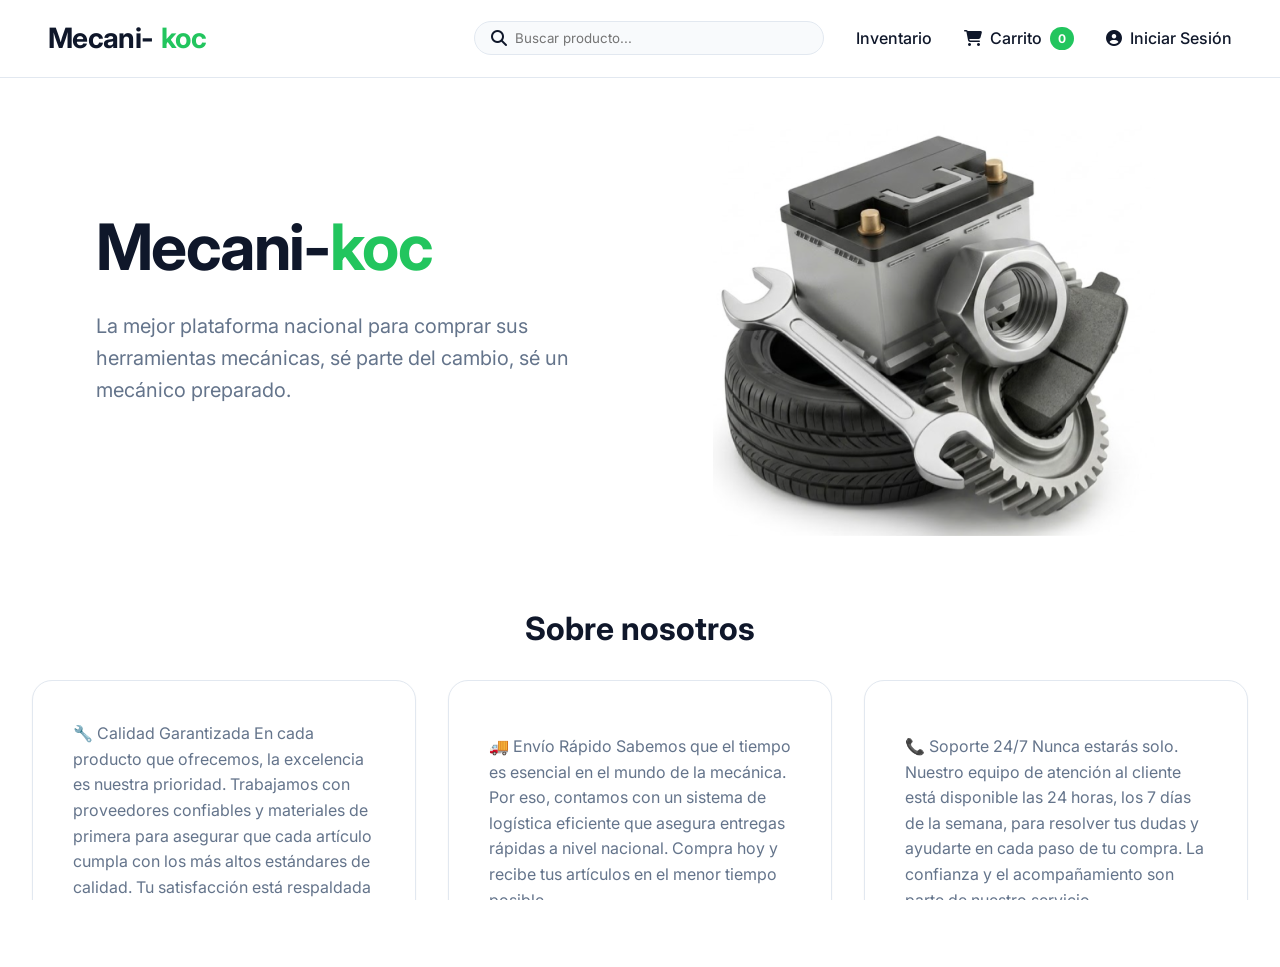
==== index.html @ 9fccb99b "Primer commit" ====
<!DOCTYPE html>
<html lang="es">
<head>
    <meta charset="UTF-8">
    <meta name="viewport" content="width=device-width, initial-scale=1.0">
    <title>Mecani-KOC</title>
    <meta name="description" content="La mejor plataforma nacional para comprar herramientas mecánicas.">
    <link href="https://fonts.googleapis.com/css2?family=Inter:wght@400;500;600;700&display=swap" rel="stylesheet">

    <link rel="stylesheet" href="https://cdnjs.cloudflare.com/ajax/libs/font-awesome/6.5.0/css/all.min.css">
    
    <link rel="stylesheet" href="styles/base.css">
    <link rel="stylesheet" href="styles/layout.css">
    <link rel="stylesheet" href="styles/componentes.css">
    <link rel="stylesheet" href="styles/paginas.css">
</head>
<body>
    <div id="app"></div>


    
    <script type="module" src="principal.js"></script>
</body>
</html>
---- styles/base.css ----
:root {
    --primary-color: #22c55e;
    --primary-dark: #16a34a;
    --primary-light: #bbf7d0;
    --background-color: #f8fafc;
    --card-bg: #ffffff;
    --text-main: #0f172a;
    --text-muted: #64748b;
    --border-color: #e2e8f0;
    --radius-sm: 8px;
    --radius-md: 12px;
    --radius-lg: 20px;
    --radius-full: 9999px;
    --shadow-sm: 0 1px 2px 0 rgba(0, 0, 0, 0.05);
    --shadow-md: 0 4px 6px -1px rgba(0, 0, 0, 0.1), 0 2px 4px -1px rgba(0, 0, 0, 0.06);
    --shadow-lg: 0 10px 15px -3px rgba(0, 0, 0, 0.1), 0 4px 6px -2px rgba(0, 0, 0, 0.05);
    --shadow-hover: 0 20px 25px -5px rgba(0, 0, 0, 0.1), 0 10px 10px -5px rgba(0, 0, 0, 0.04);
    --font-family: 'Inter', system-ui, sans-serif;
    --transition: all 0.3s cubic-bezier(0.4, 0, 0.2, 1);
}

* {
    box-sizing: border-box;
    margin: 0;
    padding: 0;
}

html,body{
    overflow-x: hidden;
    height: 100%;
    overscroll-behavior-y: none;
}

body {
    font-family: var(--font-family);
    background-color: #ffffff;
    color: var(--text-main);
    line-height: 1.6;
    -webkit-font-smoothing: antialiased;
}

a {
    text-decoration: none;
    color: inherit;
    transition: var(--transition);
}

h1, h2, h3, h4, h5, h6 {
    line-height: 1.2;
    font-weight: 700;
}
---- styles/layout.css ----
.app-container {
    display: flex;
    flex-direction: column;
    min-height: 100vh;
}

.header {
    background-color: rgba(255, 255, 255, 0.9);
    backdrop-filter: blur(10px);
    border-bottom: 1px solid var(--border-color);
    padding: 1rem 3rem;
    display: flex;
    align-items: center;
    justify-content: space-between;
    position: sticky;
    top: 0;
    z-index: 50;
}

.header-logo {
    font-size: 1.75rem;
    font-weight: 700;
    display: flex;
    align-items: center;
    gap: 0.5rem;
    letter-spacing: -0.025em;
}

.header-logo span {
    color: var(--primary-color);
}

.header-nav {
    display: flex;
    gap: 2rem;
    align-items: center;
}

.nav-link {
    font-weight: 500;
    color: var(--text-main);
    display: flex;
    align-items: center;
    gap: 0.5rem;
}

.nav-link:hover {
    color: var(--primary-color);
}

.search-bar {
    display: flex;
    align-items: center;
    background: var(--background-color);
    padding: 0.5rem 1rem;
    border-radius: var(--radius-full);
    width: 350px;
    border: 1px solid var(--border-color);
    transition: var(--transition);
}

.search-bar2{
    display: none;
    
}

.search-bar:focus-within {
    border-color: var(--primary-color);
    box-shadow: 0 0 0 3px var(--primary-light);
}

.search-bar input {
    background: transparent;
    border: none;
    outline: none;
    width: 100%;
    margin-left: 0.5rem;
    font-family: var(--font-family);
    color: var(--text-main);
}

.main-content {
    flex: 1;
    padding: 0 2rem;
    max-width: 1400px;
    margin: 0 auto;
    width: 100%;
}
---- styles/componentes.css ----
.btn {
    display: inline-flex;
    align-items: center;
    justify-content: center;
    padding: 0.75rem 1.5rem;
    
    font-weight: 600;
    cursor: pointer;
    transition: var(--transition);
    border: none;
    font-family: var(--font-family);
    gap: 0.5rem;
    font-size: 0.95rem;
}

.btn:disabled {
    opacity: 0.6;
    cursor: not-allowed;
}

.btn-primary {
    background-color: var(--primary-color);
    color: white;
    
}

.btn-primary:hover:not(:disabled) {
    background-color: var(--primary-dark);
    transform: translateY(-2px);
    box-shadow: 0 6px 20px rgba(34, 197, 94, 0.23);
}

.btn-outline {
    background-color: transparent;
    border: 1px solid var(--border-color);
    color: var(--text-main);
}

.btn-outline:hover {
    border-color: var(--text-main);
    background-color: var(--background-color);
}

.input-group {
    display: flex;
    flex-direction: column;
    gap: 0.5rem;
    margin-bottom: 1.25rem;
}

.input-group label {
    font-size: 0.875rem;
    font-weight: 500;
    color: var(--text-muted);
}

.input-control {
    padding: 0.875rem 1rem;
    border: 1px solid var(--border-color);
    border-radius: var(--radius-md);
    font-family: var(--font-family);
    outline: none;
    transition: var(--transition);
    background-color: var(--background-color);
}

.input-control:focus {
    border-color: var(--primary-color);
    box-shadow: 0 0 0 3px var(--primary-light);
    background-color: white;
}

.badge-zoles {
    background: #fef3c7;
    color: #d97706;
    padding: 0.2rem 0.6rem;
    border-radius: var(--radius-full);
    font-size: 0.75rem;
    font-weight: 700;
    border: 1px solid #fde68a;
}

.cart-badge {
    background: var(--primary-color);
    color: white;
    padding: 0.1rem 0.5rem;
    border-radius: var(--radius-full);
    font-size: 0.75rem;
    font-weight: 700;
}

.avatar-circle {
    width: 32px;
    height: 32px;
    border-radius: 50%;
    background: var(--border-color);
    display: flex;
    align-items: center;
    justify-content: center;
    font-size: 0.8rem;
}
---- styles/paginas.css ----
/* Home Page */
.hero {
    display: flex;
    align-items: center;
    justify-content: space-between;
    padding: 0rem 4rem 2rem 4rem;
    
    
    position: relative;
    overflow: hidden;
    
}



.hero-content { 
    max-width: 50%; 
    position: relative;
    z-index: 1;
}

.hero h1 { 
    font-size: 4rem; 
    margin-bottom: 1.5rem; 
    letter-spacing: -0.025em;
    color: var(--text-main);
}

.hero h1 span {
    color: var(--primary-color);
}

.hero p { 
    color: var(--text-muted); 
    font-size: 1.25rem; 
    margin-bottom: 2.5rem; 
}

.hero-image-placeholder { 
    min-width: 500px; 
    min-height: 500px;
    border-radius: var(--radius-lg);
    position: relative;
    z-index: 1;
    

    background-image: url('/img/miniatura.png'); 
    
    background-position: center;
    background-repeat: no-repeat;

    display: flex;
    align-items: center;
    justify-content: center;
    color: var(--text-muted);
}

/* Inventory Grid */
.category-filters {
    display: flex;
    gap: 1rem;
    overflow-x: auto;
    padding-bottom: 1.5rem;
    padding-top: 1rem;
    margin-bottom: 1.5rem;
    scrollbar-width: none;
}
.category-filters::-webkit-scrollbar { display: none; }

.category-pill {
    padding: 0.6rem 1.5rem;
    background: white;
    border: 1px solid var(--border-color);
    border-radius: var(--radius-full);
    cursor: pointer;
    white-space: nowrap;
    font-weight: 500;
    color: var(--text-muted);
    transition: var(--transition);
}

.category-pill:hover {
    border-color: var(--primary-color);
    color: var(--primary-color);
}

.category-pill.active {
    background: var(--primary-color);
    color: white;
    border-color: var(--primary-color);
    box-shadow: 0 4px 14px 0 rgba(34, 197, 94, 0.39);
}

.product-grid {
    display: grid;
    grid-template-columns: repeat(auto-fill, minmax(300px, 1fr));
    gap: 2rem;
}

.product-card {
    background: var(--card-bg);
    border: 1px solid var(--border-color);
    
    overflow: hidden;
    transition: var(--transition);
    display: flex;
    flex-direction: column;
    position: relative;
}

.product-card:hover {
    transform: translateY(-4px);
    box-shadow: var(--shadow-hover);
    border-color: var(--primary-light);
}

.product-img {
    height: 220px;
    background: var(--background-color);
    display: flex;
    align-items: center;
    justify-content: center;
    color: var(--text-muted);
    border-bottom: 1px solid var(--border-color);
    background-image: linear-gradient(45deg, #f1f5f9 25%, #e2e8f0 25%, #e2e8f0 50%, #f1f5f9 50%, #f1f5f9 75%, #e2e8f0 75%, #e2e8f0 100%);
    background-size: 10px 10px;
}

.product-info {
    padding: 1.5rem;
    display: flex;
    flex-direction: column;
    flex: 1;
}

.product-category {
    font-size: 0.75rem;
    color: var(--primary-color);
    text-transform: uppercase;
    letter-spacing: 0.1em;
    margin-bottom: 0.5rem;
    font-weight: 700;
}

.product-title {
    font-weight: 700;
    font-size: 1.25rem;
    margin-bottom: 0.75rem;
    color: var(--text-main);
}

.product-desc {
    font-size: 0.9rem;
    color: var(--text-muted);
    margin-bottom: 1.5rem;
    flex: 1;
    line-height: 1.6;
}

.product-price-row {
    display: flex;
    justify-content: space-between;
    align-items: center;
    margin-bottom: 1.25rem;
}

.product-price {
    font-weight: 800;
    font-size: 1.5rem;
    color: var(--text-main);
}

.product-price span {
    font-size: 0.875rem;
    color: var(--text-muted);
    font-weight: 400;
}

.product-stock {
    font-size: 0.85rem;
    color: var(--text-muted);
    background: var(--background-color);
    padding: 0.25rem 0.75rem;
    border-radius: var(--radius-full);
}

.btn-add-cart {
    width: 100%;
    padding: 0.875rem;
}

/* Auth Pages */
.auth-container {
    display: flex;
    min-height: 75vh;
    background: var(--card-bg);
    border-radius: var(--radius-lg);
    overflow: hidden;
    box-shadow: var(--shadow-lg);
    border: 1px solid var(--border-color);
    max-width: 1100px;
    margin: 0 auto;
}

.auth-image {
    flex: 1;
    background-image: url('/img/banner-principal.png');
    display: none;
    position: relative;
    align-items: center;
    justify-content: center;
}

#local-search{
    display: none;
    position: absolute;
    z-index: -1;
}

@media (min-width: 768px) { .auth-image { display: flex; } }

.auth-form-wrapper {
    flex: 1;
    padding: 4rem 5rem;
    display: flex;
    flex-direction: column;
    justify-content: center;
}

.auth-form-wrapper h2 {
    font-size: 2.5rem;
    margin-bottom: 0.5rem;
    color: var(--text-main);
}

/* Cart Page */
.cart-layout {
    display: grid;
    grid-template-columns: 1fr 380px;
    gap: 3rem;
    align-items: start;
}

.cart-items {
    background: var(--card-bg);
    
    padding: 2rem;
    box-shadow: var(--shadow-md);
    border: 1px solid var(--border-color);
}

.cart-item {
    display: flex;
    align-items: center;
    justify-content: space-between;
    padding: 1.5rem 0;
    border-bottom: 1px solid var(--border-color);
}

.cart-item:last-child { border-bottom: none; padding-bottom: 0; }
.cart-item:first-child { padding-top: 0; }

.cart-item-info { display: flex; gap: 1.5rem; align-items: center; }
.cart-item-img { 
    width: 80px; 
    height: 80px; 
    background: var(--background-color); 
    border-radius: var(--radius-md); 
    border: 1px solid var(--border-color);
}

.cart-summary {
    background: var(--card-bg);
    
    padding: 2rem;
    box-shadow: var(--shadow-md);
    border: 1px solid var(--border-color);
    position: sticky;
    top: 100px;
}

.cart-total-row {
    display: flex;
    justify-content: space-between;
    font-size: 1.5rem;
    font-weight: 800;
    margin-bottom: 1.5rem;
    padding-bottom: 1.5rem;
    border-bottom: 1px solid var(--border-color);
}
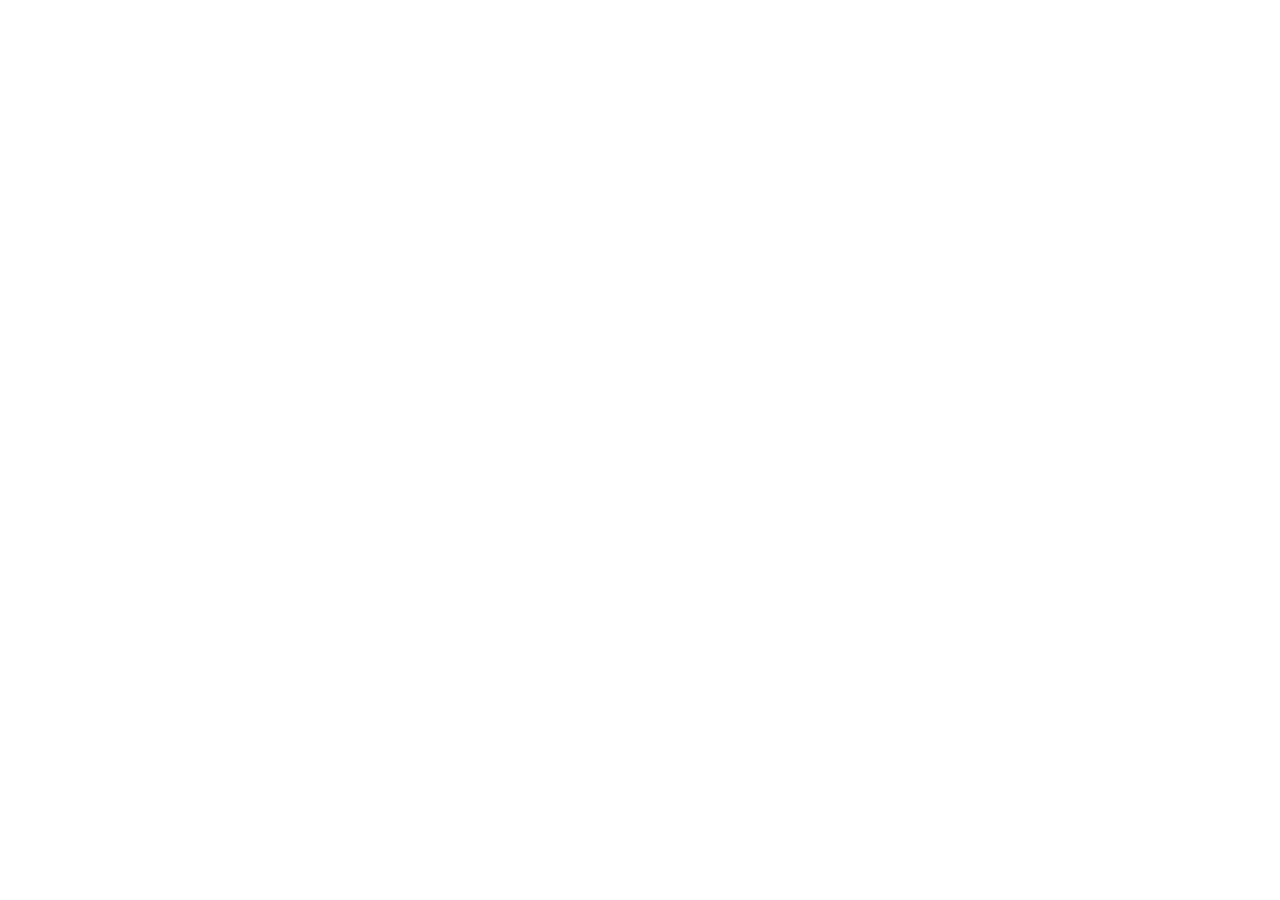
==== commit 194b5220: "registro conectado a supabase" ====
--- a/index.html
+++ b/index.html
@@ -20,5 +20,6 @@
 
     
     <script type="module" src="principal.js"></script>
+    <script src="https://cdn.jsdelivr.net/npm/@supabase/supabase-js"></script>
 </body>
 </html>
